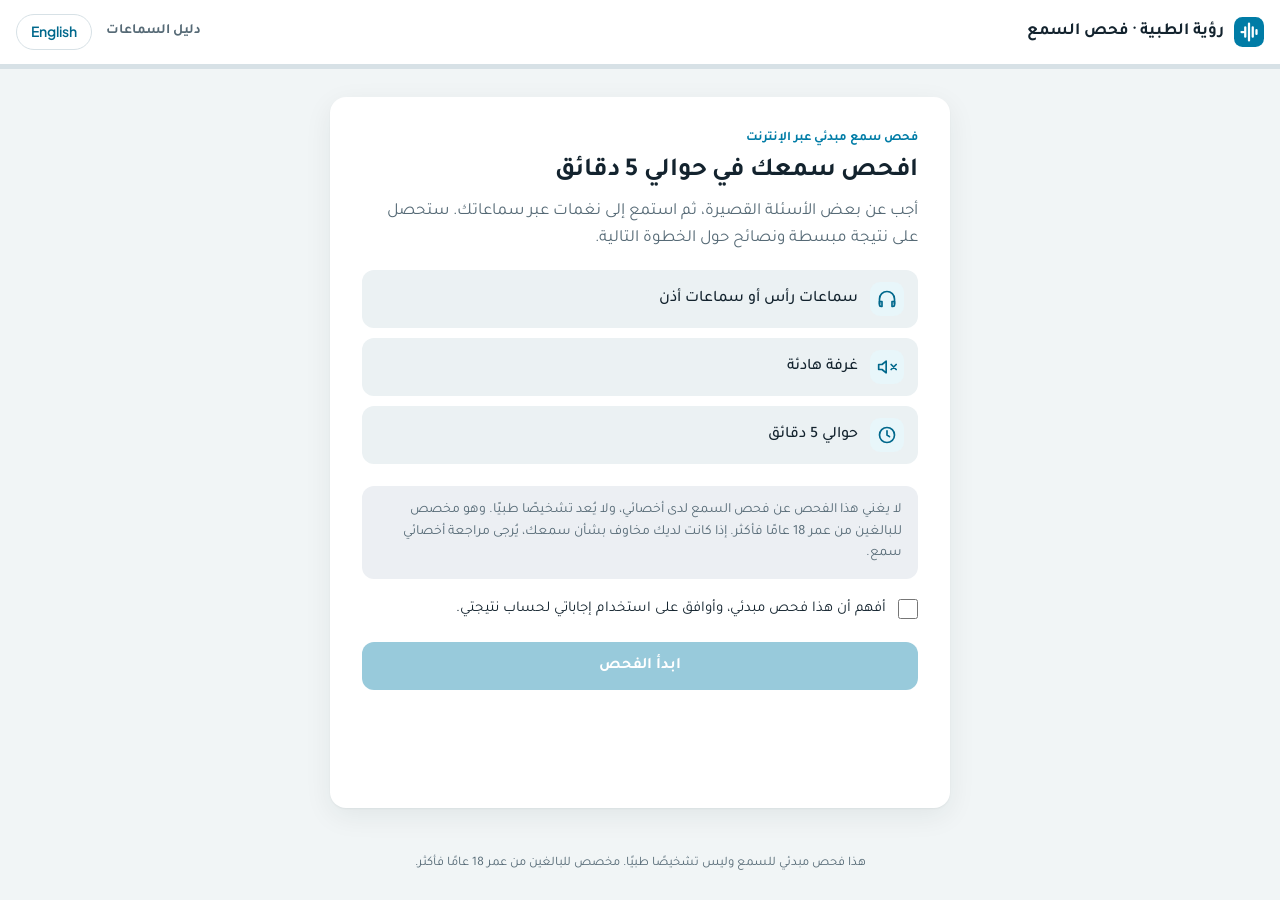
==== public/hearing-test/index.html @ 75a86c9b "feat: add online hearing test page and links to it - New static page at /hearing-test/ (Arabic/Engli" ====
<!doctype html>
<html lang="ar" dir="rtl">
<head>
  <meta charset="utf-8">
  <meta name="viewport" content="width=device-width, initial-scale=1">
  <title>فحص السمع | رؤية الطبية - Vision Medical Hearing Check</title>
  <meta name="description" content="A 5-minute online hearing screening with headphones.">
  <link rel="preconnect" href="https://fonts.googleapis.com">
  <link rel="preconnect" href="https://fonts.gstatic.com" crossorigin>
  <link href="https://fonts.googleapis.com/css2?family=Plus+Jakarta+Sans:wght@400;500;600;700&family=Tajawal:wght@400;500;700;800&display=swap" rel="stylesheet">
  <link rel="stylesheet" href="./styles.css">
</head>
<body>
  <header class="topbar">
    <div class="brand">
      <svg class="brand-mark" viewBox="0 0 32 32" aria-hidden="true">
        <rect width="32" height="32" rx="9" fill="currentColor"/>
        <path d="M8 16h2M12 11v10M16 7v18M20 11v10M24 14v4" style="stroke: var(--on-brand)" stroke-width="2.4" stroke-linecap="round" fill="none"/>
      </svg>
      <span id="brandName">Hearing Check</span>
    </div>
    <div class="topbar-actions">
      <a class="back-home" href="/" id="homeLink">دليل السماعات</a>
      <button id="langToggle" class="lang-btn" type="button">English</button>
    </div>
  </header>
  <div class="progress" aria-hidden="true"><div id="progressBar"></div></div>

  <main id="app" class="card" tabindex="-1"></main>

  <footer class="footer"><p id="footerText"></p></footer>

  <script src="./app.js"></script>
</body>
</html>
---- public/hearing-test/styles.css ----
/* Layout: one centred card per step on a soft clinical ground; full-bleed card on phones. */
:root {
  --bg: #f1f5f6;
  --surface: #ffffff;
  --surface-2: #ebf1f3;
  --text: #13232e;
  --muted: #566a76;
  --border: #d7e1e6;
  --brand: #007CA6;
  --brand-strong: #00688C;
  --brand-soft: #E8F6FA;
  --on-brand: #ffffff;
  --right: #c8372d;
  --left: #1f5fbf;
  --left-soft: #e3ecfa;
  --good: #1d8a4e;
  --good-soft: #e3f4ea;
  --fair: #b8740a;
  --fair-soft: #fbf0dc;
  --fair-ink: #7a4d06;
  --maybe: #9a6a12;
  --maybe-soft: #fdf6e6;
  --poor: #c8372d;
  --poor-soft: #fbe5e3;
  --neutral-soft: #eceff3;
  --radius: 16px;
  --shadow: 0 1px 2px rgba(16, 36, 48, .05), 0 8px 28px rgba(16, 36, 48, .07);
  --font: "Plus Jakarta Sans", system-ui, -apple-system, "Segoe UI", Roboto, sans-serif;
  --font-ar: "Tajawal", "Plus Jakarta Sans", system-ui, sans-serif;
}
@media (prefers-color-scheme: dark) {
  :root:not([data-theme="light"]) {
    --bg: #0d1619;
    --surface: #142126;
    --surface-2: #1b2b31;
    --text: #e4edf0;
    --muted: #93a7b0;
    --border: #2a3d44;
    --brand: #2BA9D6;
    --brand-strong: #70C9E8;
    --brand-soft: #0F3346;
    --on-brand: #06201e;
    --right: #f0776b;
    --left: #79a6f2;
    --left-soft: #1a2c48;
    --good: #5cc98b;
    --good-soft: #143326;
    --fair: #e6a83f;
    --fair-soft: #3a2c12;
    --fair-ink: #f1c77d;
    --maybe: #e2b65c;
    --maybe-soft: #33291a;
    --poor: #f0776b;
    --poor-soft: #3d1c1a;
    --neutral-soft: #1e2a2f;
    --shadow: 0 1px 2px rgba(0, 0, 0, .3), 0 8px 28px rgba(0, 0, 0, .35);
    color-scheme: dark;
  }
}
:root[data-theme="dark"] {
    --bg: #0d1619;
    --surface: #142126;
    --surface-2: #1b2b31;
    --text: #e4edf0;
    --muted: #93a7b0;
    --border: #2a3d44;
    --brand: #2BA9D6;
    --brand-strong: #70C9E8;
    --brand-soft: #0F3346;
    --on-brand: #06201e;
    --right: #f0776b;
    --left: #79a6f2;
    --left-soft: #1a2c48;
    --good: #5cc98b;
    --good-soft: #143326;
    --fair: #e6a83f;
    --fair-soft: #3a2c12;
    --fair-ink: #f1c77d;
    --maybe: #e2b65c;
    --maybe-soft: #33291a;
    --poor: #f0776b;
    --poor-soft: #3d1c1a;
    --neutral-soft: #1e2a2f;
    --shadow: 0 1px 2px rgba(0, 0, 0, .3), 0 8px 28px rgba(0, 0, 0, .35);
    color-scheme: dark;
}

* { box-sizing: border-box; }
html, body { margin: 0; }
body {
  background: var(--bg);
  color: var(--text);
  font-family: var(--font);
  font-size: 16px;
  line-height: 1.55;
  min-height: 100vh;
  display: flex;
  flex-direction: column;
  -webkit-font-smoothing: antialiased;
}
html[dir="rtl"] body { font-family: var(--font-ar); }
.back-home { font-size: 14px; font-weight: 600; color: var(--muted); text-decoration: none; }
.back-home:hover { color: var(--brand-strong); }
.topbar-actions { display: flex; align-items: center; gap: 14px; }

button { font: inherit; color: inherit; cursor: pointer; }
button:disabled { cursor: not-allowed; }
:focus-visible { outline: 3px solid color-mix(in srgb, var(--brand) 55%, transparent); outline-offset: 2px; }

/* ---------- Top bar ---------- */
.topbar {
  display: flex; align-items: center; justify-content: space-between;
  padding-block: 14px; padding-left: max(16px, env(safe-area-inset-left, 0px)); padding-right: max(16px, env(safe-area-inset-right, 0px));
  background: var(--surface); border-bottom: 1px solid var(--border);
}
.brand { display: flex; align-items: center; gap: 10px; font-weight: 700; font-size: 17px; color: var(--text); }
.brand-mark { width: 30px; height: 30px; color: var(--brand); }
.lang-btn {
  border: 1px solid var(--border); background: var(--surface); border-radius: 999px;
  padding: 6px 14px; font-size: 14px; font-weight: 600; color: var(--brand-strong);
}
.lang-btn:hover { background: var(--brand-soft); }
html[dir="ltr"] .lang-btn { font-family: var(--font-ar); }
html[dir="rtl"] .lang-btn { font-family: var(--font); }

.progress { height: 4px; background: var(--border); }
#progressBar { height: 100%; width: 0; background: var(--brand); transition: width .35s ease; }

/* ---------- Card ---------- */
.card {
  width: 100%; max-width: 620px; margin: 28px auto; padding: 32px 32px 28px;
  background: var(--surface); border-radius: var(--radius); box-shadow: var(--shadow);
  outline: none; flex: 1 0 auto;
}
.card.wide { max-width: 760px; }
@media (max-width: 660px) {
  .card { margin: 0; border-radius: 0; box-shadow: none; padding-block: 24px 28px; padding-left: max(16px, env(safe-area-inset-left, 0px)); padding-right: max(16px, env(safe-area-inset-right, 0px)); }
}

.eyebrow { margin: 0 0 6px; font-size: 13px; font-weight: 600; letter-spacing: .04em; text-transform: uppercase; color: var(--brand); }
html[dir="rtl"] .eyebrow { letter-spacing: 0; }
h1 { text-wrap: balance; margin: 0 0 12px; font-size: 26px; line-height: 1.25; letter-spacing: -.01em; }
h2 { margin: 28px 0 10px; font-size: 18px; }
p { margin: 0 0 14px; }
.lead { color: var(--muted); font-size: 17px; }
.muted { color: var(--muted); }
.small { font-size: 14px; }

/* ---------- Buttons ---------- */
.btn {
  display: inline-flex; align-items: center; justify-content: center; gap: 8px;
  min-height: 48px; padding: 0 22px; border-radius: 12px; border: 1px solid transparent;
  font-weight: 600; font-size: 16px; text-decoration: none; transition: background .15s, border-color .15s, opacity .15s;
}
.btn-primary { background: var(--brand); color: var(--on-brand); }
.btn-primary:hover:not(:disabled) { background: var(--brand-strong); }
.btn-primary:disabled { opacity: .4; }
.btn-secondary { background: var(--surface); border-color: var(--border); color: var(--text); }
.btn-secondary:hover:not(:disabled) { background: var(--surface-2); }
.btn-text { background: none; border: none; color: var(--brand-strong); padding: 0 8px; min-height: 40px; font-weight: 600; }
.btn-text:hover { text-decoration: underline; }
.btn-block { width: 100%; }

.nav-row { display: flex; align-items: center; justify-content: space-between; gap: 12px; margin-top: 28px; }
.nav-row .spacer { flex: 1; }

/* ---------- Welcome ---------- */
.need-list { list-style: none; padding: 0; margin: 18px 0 22px; display: grid; gap: 10px; }
.need-list li { display: flex; align-items: center; gap: 12px; padding: 12px 14px; background: var(--surface-2); border-radius: 12px; font-weight: 500; }
.need-list .ico { width: 34px; height: 34px; flex: none; display: grid; place-items: center; border-radius: 10px; background: var(--brand-soft); color: var(--brand-strong); }
.need-list svg { width: 20px; height: 20px; }
.notice { padding: 14px 16px; border-radius: 12px; background: var(--neutral-soft); color: var(--muted); font-size: 14px; margin-bottom: 18px; }
.consent { display: flex; gap: 12px; align-items: flex-start; font-size: 15px; margin-bottom: 22px; cursor: pointer; }
.consent input { width: 20px; height: 20px; margin: 2px 0 0; accent-color: var(--brand); flex: none; }

/* ---------- Options ---------- */
.options { display: grid; gap: 10px; margin-top: 22px; }
.options.grid { grid-template-columns: repeat(2, minmax(0, 1fr)); }
.option {
  text-align: start; min-height: 54px; padding: 12px 18px; border-radius: 12px;
  border: 1.5px solid var(--border); background: var(--surface); font-weight: 500; font-size: 16px;
  display: flex; align-items: center; justify-content: space-between; gap: 10px;
  transition: border-color .15s, background .15s;
}
.option:hover { border-color: var(--brand); }
.option.selected { border-color: var(--brand); background: var(--brand-soft); color: var(--brand-strong); font-weight: 600; }
.option.selected::after { content: "✓"; font-weight: 700; }

/* ---------- Setup ---------- */
.steps { list-style: none; counter-reset: s; padding: 0; margin: 20px 0; display: grid; gap: 12px; }
.steps li { counter-increment: s; display: flex; gap: 14px; align-items: flex-start; }
.steps li::before {
  content: counter(s); flex: none; width: 28px; height: 28px; border-radius: 50%;
  background: var(--brand-soft); color: var(--brand-strong); font-weight: 700; font-size: 14px;
  display: grid; place-items: center; margin-top: 1px;
}
.check-row { display: grid; grid-template-columns: 1fr 1fr; gap: 10px; margin: 8px 0 10px; }
.ear-btn { min-height: 64px; border-radius: 12px; border: 1.5px solid var(--border); background: var(--surface); font-weight: 600; display: flex; align-items: center; justify-content: center; gap: 10px; }
.ear-btn .dot { width: 12px; height: 12px; border-radius: 50%; }
.ear-btn.left .dot { background: var(--left); }
.ear-btn.right .dot { background: var(--right); }
.ear-btn.active { background: var(--surface-2); }
.ear-btn.active .dot { animation: pulse .8s ease-in-out infinite alternate; }
@keyframes pulse { from { transform: scale(.7); opacity: .6; } to { transform: scale(1.25); opacity: 1; } }

/* ---------- Room check ---------- */
.mic-meter { height: 12px; border-radius: 999px; background: var(--surface-2); overflow: hidden; margin: 18px 0 8px; }
.mic-meter > div { height: 100%; width: 0; background: var(--brand); transition: width .08s linear; }
.status { padding: 12px 14px; border-radius: 12px; font-weight: 500; margin-top: 14px; }
.status.ok { background: var(--good-soft); color: var(--good); }
.status.warn { background: var(--fair-soft); color: var(--fair); }
.status.info { background: var(--neutral-soft); color: var(--muted); }

/* ---------- Tone test ---------- */
.tone-head { display: flex; align-items: center; justify-content: space-between; gap: 12px; margin-bottom: 4px; }
.ear-badge { display: inline-flex; align-items: center; gap: 8px; padding: 6px 12px; border-radius: 999px; font-weight: 700; font-size: 14px; }
.ear-badge.right { background: var(--poor-soft); color: var(--right); }
.ear-badge.left { background: var(--left-soft); color: var(--left); }
.ear-badge .dot { width: 9px; height: 9px; border-radius: 50%; background: currentColor; }
.counter { font-size: 14px; color: var(--muted); font-weight: 500; }
.hint { padding: 12px 14px; border-radius: 12px; background: var(--brand-soft); color: var(--brand-strong); font-size: 15px; margin: 14px 0 4px; }
.instructions { margin: 16px 0 0; padding: 0; list-style: none; display: grid; gap: 6px; color: var(--muted); }
.instructions li { display: flex; gap: 10px; }
.instructions b { color: var(--text); }

.player { display: grid; justify-items: center; gap: 22px; margin: 26px 0 8px; }
.play-btn {
  width: 112px; height: 112px; border-radius: 50%; border: none; background: var(--brand); color: var(--on-brand);
  display: grid; place-items: center; box-shadow: 0 10px 26px color-mix(in srgb, var(--brand) 35%, transparent);
  position: relative; transition: transform .1s, background .15s;
}
.play-btn:hover { background: var(--brand-strong); }
.play-btn:active { transform: scale(.96); }
.play-btn svg { width: 40px; height: 40px; }
.play-btn.playing::before {
  content: ""; position: absolute; inset: -8px; border-radius: 50%;
  border: 3px solid color-mix(in srgb, var(--brand) 40%, transparent);
  animation: ring 1.4s ease-out infinite;
}
@media (prefers-reduced-motion: reduce) { .play-btn.playing::before, .ear-btn.active .dot { animation: none; } #progressBar { transition: none; } }
@keyframes ring { from { transform: scale(.92); opacity: 1; } to { transform: scale(1.18); opacity: 0; } }
.play-label { font-weight: 600; margin-top: -10px; }

.volume { display: flex; align-items: center; gap: 14px; width: 100%; max-width: 440px; }
.vol-btn {
  width: 64px; height: 64px; flex: none; border-radius: 50%; border: 1.5px solid var(--border); background: var(--surface);
  display: grid; place-items: center; font-size: 30px; font-weight: 500; line-height: 1;
}
.vol-btn:hover:not(:disabled) { border-color: var(--brand); color: var(--brand-strong); }
.vol-btn:active:not(:disabled) { background: var(--brand-soft); }
.vol-btn span { display: block; font-size: 11px; font-weight: 600; color: var(--muted); margin-top: 2px; }
.vol-btn .sym { font-size: 28px; color: inherit; margin: 0; }
.meter { flex: 1; display: flex; align-items: flex-end; gap: 3px; height: 56px; direction: ltr; }
.meter i { flex: 1; border-radius: 3px; background: var(--border); transition: background .12s; }
.meter i.on { background: var(--brand); }
.vol-msg { min-height: 22px; font-size: 14px; font-weight: 600; color: var(--fair); text-align: center; }

.tone-actions { display: grid; gap: 10px; margin-top: 18px; }
.tone-actions .row { display: flex; justify-content: space-between; gap: 10px; flex-wrap: wrap; }

/* ---------- Results ---------- */
.verdict { border-radius: var(--radius); padding: 22px 22px 18px; margin: 10px 0 18px; display: flex; gap: 16px; align-items: flex-start; }
.verdict .icon { width: 48px; height: 48px; border-radius: 50%; flex: none; display: grid; place-items: center; color: var(--on-brand); font-weight: 700; font-size: 22px; }
.verdict h2 { margin: 0 0 6px; font-size: 21px; }
.verdict p { margin: 0; }
.verdict.GOOD { background: var(--good-soft); } .verdict.GOOD .icon { background: var(--good); } .verdict.GOOD h2 { color: var(--good); }
.verdict.FAIR { background: var(--fair-soft); } .verdict.FAIR .icon { background: var(--fair); } .verdict.FAIR h2 { color: var(--fair); }
.verdict.POOR { background: var(--poor-soft); } .verdict.POOR .icon { background: var(--poor); } .verdict.POOR h2 { color: var(--poor); }
.verdict.INCONCLUSIVE { background: var(--neutral-soft); } .verdict.INCONCLUSIVE .icon { background: var(--muted); }

.scale { display: grid; grid-template-columns: repeat(3, 1fr); gap: 4px; margin: 0 0 20px; }
.scale div { padding: 8px 6px 6px; border-top: 5px solid var(--border); font-size: 13px; text-align: center; color: var(--muted); font-weight: 500; }
.scale .GOOD { border-color: var(--good); } .scale .FAIR { border-color: var(--fair); } .scale .POOR { border-color: var(--poor); }
.scale .current { color: var(--text); font-weight: 700; background: var(--surface-2); border-radius: 0 0 8px 8px; }

.notes { display: grid; gap: 8px; margin-bottom: 8px; }
.note { padding: 12px 14px; border-radius: 12px; font-size: 15px; background: var(--fair-soft); color: var(--fair-ink); }
.note.info { background: var(--neutral-soft); color: var(--muted); }

.ear-tiles { display: grid; grid-template-columns: 1fr 1fr; gap: 10px; }
.tile { border: 1px solid var(--border); border-radius: 12px; padding: 14px 16px; }
.tile .label { display: flex; align-items: center; gap: 8px; font-size: 14px; font-weight: 600; color: var(--muted); }
.tile .label .dot { width: 9px; height: 9px; border-radius: 50%; }
.tile.right .dot { background: var(--right); } .tile.left .dot { background: var(--left); }
.tile .value { font-size: 26px; font-weight: 700; margin-top: 2px; }
.tile .value small { font-size: 14px; font-weight: 500; color: var(--muted); }

.audiogram { margin-top: 12px; border: 1px solid var(--border); border-radius: 12px; padding: 10px 6px 2px; }
.audiogram > svg { width: 100%; height: auto; display: block; }
.legend { display: flex; gap: 18px; justify-content: center; font-size: 13px; color: var(--muted); padding: 4px 0 8px; }
.legend span { display: inline-flex; align-items: center; gap: 6px; white-space: nowrap; }
.legend svg { flex: none; }

.answers { list-style: none; padding: 0; margin: 0; border: 1px solid var(--border); border-radius: 12px; }
.answers li { display: flex; justify-content: space-between; gap: 12px; padding: 11px 14px; border-top: 1px solid var(--border); font-size: 15px; }
.answers li:first-child { border-top: none; }
.answers li b { font-weight: 600; white-space: nowrap; }
.chip { display: inline-block; padding: 3px 10px; border-radius: 999px; font-size: 13px; font-weight: 600; background: var(--neutral-soft); color: var(--muted); }
.chip.YES { background: var(--fair-soft); color: var(--fair); }
.chip.MAYBE { background: var(--maybe-soft); color: var(--maybe); }
.chip.NO { background: var(--good-soft); color: var(--good); }

.cta { display: grid; gap: 10px; margin-top: 26px; }
.cta .row { display: grid; grid-template-columns: 1fr 1fr; gap: 10px; }
.cta .row:has(> :only-child) { grid-template-columns: 1fr; }
.cta > .btn-text { justify-self: center; }
.copy-box { width: 100%; font: 13px/1.45 ui-monospace, SFMono-Regular, Menlo, monospace; color: var(--text); background: var(--surface-2); border: 1px solid var(--border); border-radius: 12px; padding: 10px 12px; resize: vertical; }

@media (max-width: 480px) {
  h1 { font-size: 23px; }
  .options.grid { grid-template-columns: 1fr 1fr; }
  .cta .row, .ear-tiles { grid-template-columns: 1fr; }
  .vol-btn { width: 56px; height: 56px; }
  .play-btn { width: 100px; height: 100px; }
}

/* ---------- Footer ---------- */
.footer { text-align: center; padding-block: 18px 26px; padding-left: max(16px, env(safe-area-inset-left, 0px)); padding-right: max(16px, env(safe-area-inset-right, 0px)); color: var(--muted); font-size: 13px; }
.footer p { margin: 0 auto; max-width: 620px; }

/* ---------- Print ---------- */
@media print {
  body { background: var(--surface); }
  .topbar .lang-btn, .progress, .cta, .nav-row { display: none !important; }
  .card { box-shadow: none; margin: 0; max-width: none; }
}
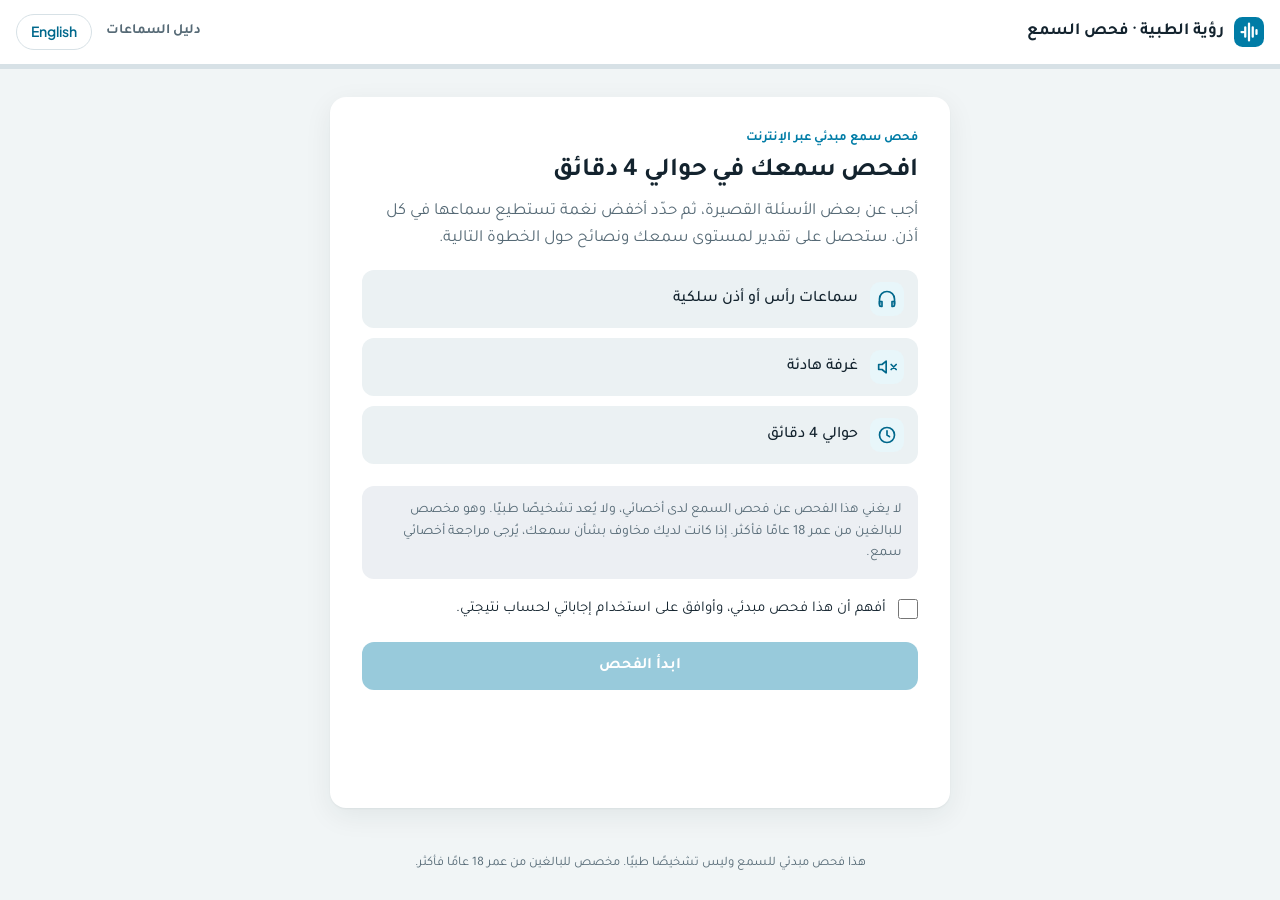
==== commit e39af4f6: "feat(hearing-test): rebuild screener on the Vercammen & Strelcyk (2025) method - New engine.js: dB F" ====
--- a/public/hearing-test/index.html
+++ b/public/hearing-test/index.html
@@ -30,6 +30,7 @@
 
   <footer class="footer"><p id="footerText"></p></footer>
 
+  <script src="./engine.js"></script>
   <script src="./app.js"></script>
 </body>
 </html>
--- a/public/hearing-test/styles.css
+++ b/public/hearing-test/styles.css
@@ -241,7 +241,7 @@
 @keyframes ring { from { transform: scale(.92); opacity: 1; } to { transform: scale(1.18); opacity: 0; } }
 .play-label { font-weight: 600; margin-top: -10px; }
 
-.volume { display: flex; align-items: center; gap: 14px; width: 100%; max-width: 440px; }
+.volume { display: flex; align-items: center; justify-content: center; gap: 22px; width: 100%; max-width: 440px; }
 .vol-btn {
   width: 64px; height: 64px; flex: none; border-radius: 50%; border: 1.5px solid var(--border); background: var(--surface);
   display: grid; place-items: center; font-size: 30px; font-weight: 500; line-height: 1;
@@ -250,7 +250,7 @@
 .vol-btn:active:not(:disabled) { background: var(--brand-soft); }
 .vol-btn span { display: block; font-size: 11px; font-weight: 600; color: var(--muted); margin-top: 2px; }
 .vol-btn .sym { font-size: 28px; color: inherit; margin: 0; }
-.meter { flex: 1; display: flex; align-items: flex-end; gap: 3px; height: 56px; direction: ltr; }
+.meter { width: 100%; max-width: 360px; display: flex; align-items: flex-end; gap: 2px; height: 40px; direction: ltr; }
 .meter i { flex: 1; border-radius: 3px; background: var(--border); transition: background .12s; }
 .meter i.on { background: var(--brand); }
 .vol-msg { min-height: 22px; font-size: 14px; font-weight: 600; color: var(--fair); text-align: center; }
@@ -261,7 +261,7 @@
 /* ---------- Results ---------- */
 .verdict { border-radius: var(--radius); padding: 22px 22px 18px; margin: 10px 0 18px; display: flex; gap: 16px; align-items: flex-start; }
 .verdict .icon { width: 48px; height: 48px; border-radius: 50%; flex: none; display: grid; place-items: center; color: var(--on-brand); font-weight: 700; font-size: 22px; }
-.verdict h2 { margin: 0 0 6px; font-size: 21px; }
+.verdict h1, .verdict h2 { margin: 0 0 6px; font-size: 22px; }
 .verdict p { margin: 0; }
 .verdict.GOOD { background: var(--good-soft); } .verdict.GOOD .icon { background: var(--good); } .verdict.GOOD h2 { color: var(--good); }
 .verdict.FAIR { background: var(--fair-soft); } .verdict.FAIR .icon { background: var(--fair); } .verdict.FAIR h2 { color: var(--fair); }
@@ -319,8 +319,46 @@
 .footer p { margin: 0 auto; max-width: 620px; }
 
 /* ---------- Print ---------- */
+/* ---------- v2 screens ---------- */
+.instr { color: var(--muted); margin: 14px 0 0; }
+.instr b { color: var(--text); }
+.dots { display: flex; gap: 8px; justify-content: center; direction: ltr; }
+.dots span { width: 9px; height: 9px; border-radius: 50%; background: var(--border); }
+.dots span.done { background: var(--brand); }
+.dots span.now { background: var(--brand); box-shadow: 0 0 0 4px var(--brand-soft); }
+.mic-actions { display: flex; justify-content: center; margin-top: 12px; }
+.safety { text-align: center; display: grid; justify-items: center; gap: 4px; padding-block: 10px; }
+.safety .lead { max-width: 46ch; margin-bottom: 18px; }
+.safety-ico { width: 64px; height: 64px; border-radius: 50%; display: grid; place-items: center; background: var(--fair-soft); color: var(--fair); margin-bottom: 10px; }
+.safety-ico svg { width: 32px; height: 32px; }
+details.more { border: 1px solid var(--border); border-radius: 12px; margin-bottom: 10px; background: var(--surface); }
+details.more summary { cursor: pointer; padding: 14px 16px; font-weight: 700; list-style: none; display: flex; justify-content: space-between; gap: 10px; }
+details.more summary::-webkit-details-marker { display: none; }
+details.more summary::after { content: "+"; color: var(--brand); font-weight: 700; }
+details.more[open] summary::after { content: "−"; }
+details.more p { padding: 0 16px 14px; margin: 0; color: var(--muted); }
+.details-panel { margin-top: 22px; padding-top: 6px; border-top: 1px solid var(--border); }
+.chart { border: 1px solid var(--border); border-radius: 12px; padding: 8px 6px 2px; overflow-x: auto; }
+.chart > svg { width: 100%; min-width: 420px; height: auto; display: block; }
+.chart .band-GOOD { fill: var(--good-soft); } .chart .band-MILD { fill: var(--maybe-soft); }
+.chart .band-MODERATE { fill: var(--fair-soft); } .chart .band-SEVERE { fill: var(--poor-soft); }
+.chart .band-label { font-size: 12px; font-weight: 700; }
+.chart .band-label-GOOD { fill: var(--good); } .chart .band-label-MILD { fill: var(--maybe); }
+.chart .band-label-MODERATE { fill: var(--fair); } .chart .band-label-SEVERE { fill: var(--poor); }
+.chart .grid { stroke: var(--border); stroke-dasharray: 3 4; }
+.chart .axis { font-size: 12px; fill: var(--muted); }
+.chart .bar-right { fill: var(--right); } .chart .bar-left { fill: var(--left); }
+.legend .sw { width: 14px; height: 10px; border-radius: 3px; display: inline-block; }
+.sw-right { background: var(--right); } .sw-left { background: var(--left); }
+.table-wrap { overflow-x: auto; margin: 10px 0 14px; }
+.db-table { width: 100%; border-collapse: collapse; font-size: 15px; font-variant-numeric: tabular-nums; }
+.db-table th, .db-table td { padding: 9px 12px; border-bottom: 1px solid var(--border); text-align: start; }
+.db-table th { font-size: 13px; color: var(--muted); font-weight: 600; }
+.row-actions { display: flex; gap: 10px; flex-wrap: wrap; }
+.details-panel a { color: var(--brand-strong); }
+
 @media print {
   body { background: var(--surface); }
-  .topbar .lang-btn, .progress, .cta, .nav-row { display: none !important; }
+  .topbar .lang-btn, .topbar-actions, .progress, .cta, .nav-row, .row-actions, details.more summary::after { display: none !important; }
   .card { box-shadow: none; margin: 0; max-width: none; }
 }
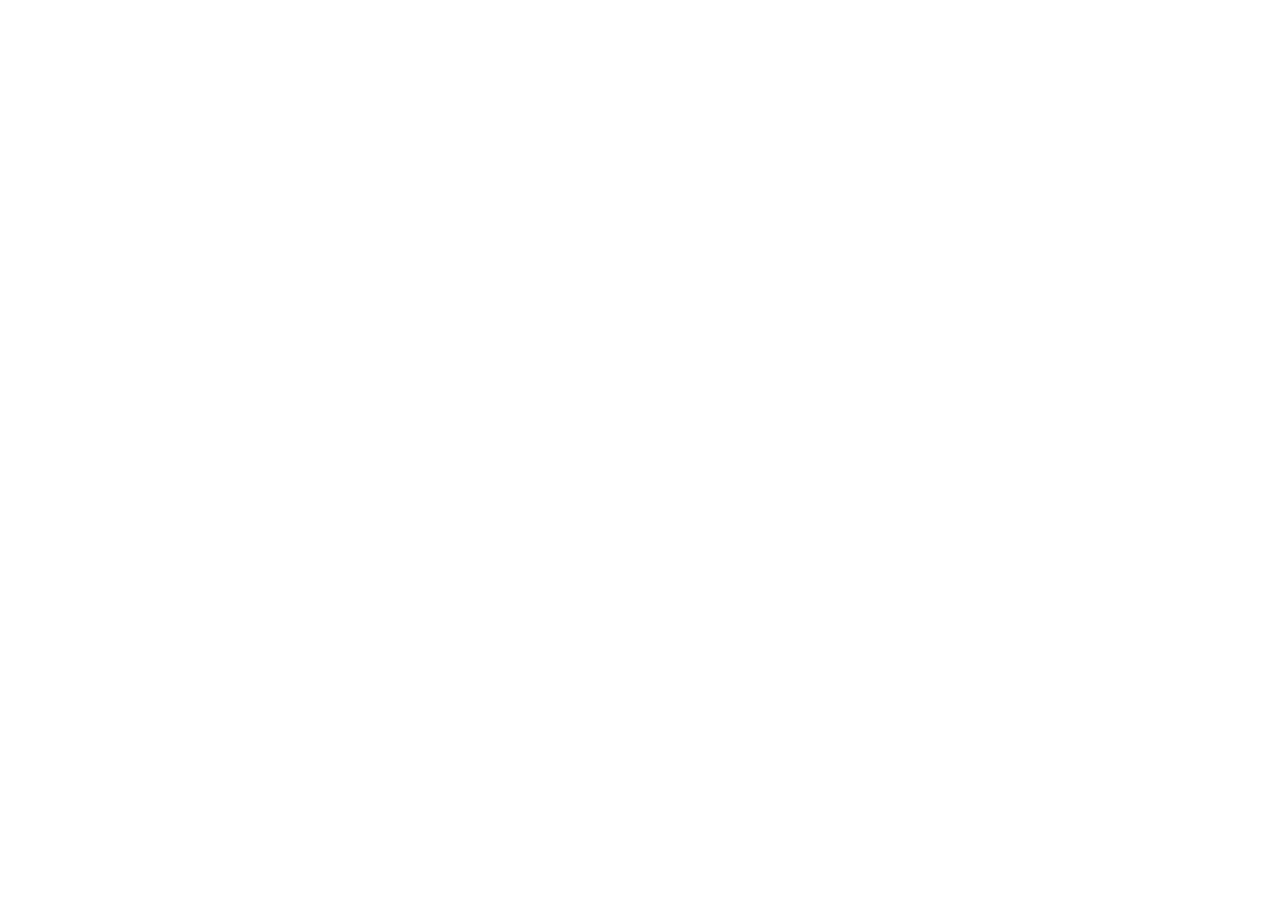
==== commit 23d4fcbd: "feat(hearing-test): move the hearing test into the React app The test was a separate static page in " ====
--- a/public/hearing-test/index.html
+++ b/public/hearing-test/index.html
@@ -4,33 +4,14 @@
   <meta charset="utf-8">
   <meta name="viewport" content="width=device-width, initial-scale=1">
   <title>فحص السمع | رؤية الطبية - Vision Medical Hearing Check</title>
-  <meta name="description" content="A 5-minute online hearing screening with headphones.">
-  <link rel="preconnect" href="https://fonts.googleapis.com">
-  <link rel="preconnect" href="https://fonts.gstatic.com" crossorigin>
-  <link href="https://fonts.googleapis.com/css2?family=Plus+Jakarta+Sans:wght@400;500;600;700&family=Tajawal:wght@400;500;700;800&display=swap" rel="stylesheet">
-  <link rel="stylesheet" href="./styles.css">
+  <!-- The hearing test now lives inside the guide app; this keeps old /hearing-test/ links working. -->
+  <script>
+    var lang = new URLSearchParams(location.search).get('lang') === 'en' ? '?lang=en' : '';
+    location.replace('/' + lang + '#hearing-test');
+  </script>
+  <noscript><meta http-equiv="refresh" content="0; url=/#hearing-test"></noscript>
 </head>
 <body>
-  <header class="topbar">
-    <div class="brand">
-      <svg class="brand-mark" viewBox="0 0 32 32" aria-hidden="true">
-        <rect width="32" height="32" rx="9" fill="currentColor"/>
-        <path d="M8 16h2M12 11v10M16 7v18M20 11v10M24 14v4" style="stroke: var(--on-brand)" stroke-width="2.4" stroke-linecap="round" fill="none"/>
-      </svg>
-      <span id="brandName">Hearing Check</span>
-    </div>
-    <div class="topbar-actions">
-      <a class="back-home" href="/" id="homeLink">دليل السماعات</a>
-      <button id="langToggle" class="lang-btn" type="button">English</button>
-    </div>
-  </header>
-  <div class="progress" aria-hidden="true"><div id="progressBar"></div></div>
-
-  <main id="app" class="card" tabindex="-1"></main>
-
-  <footer class="footer"><p id="footerText"></p></footer>
-
-  <script src="./engine.js"></script>
-  <script src="./app.js"></script>
+  <p><a href="/#hearing-test">فحص السمع · Hearing test</a></p>
 </body>
 </html>
